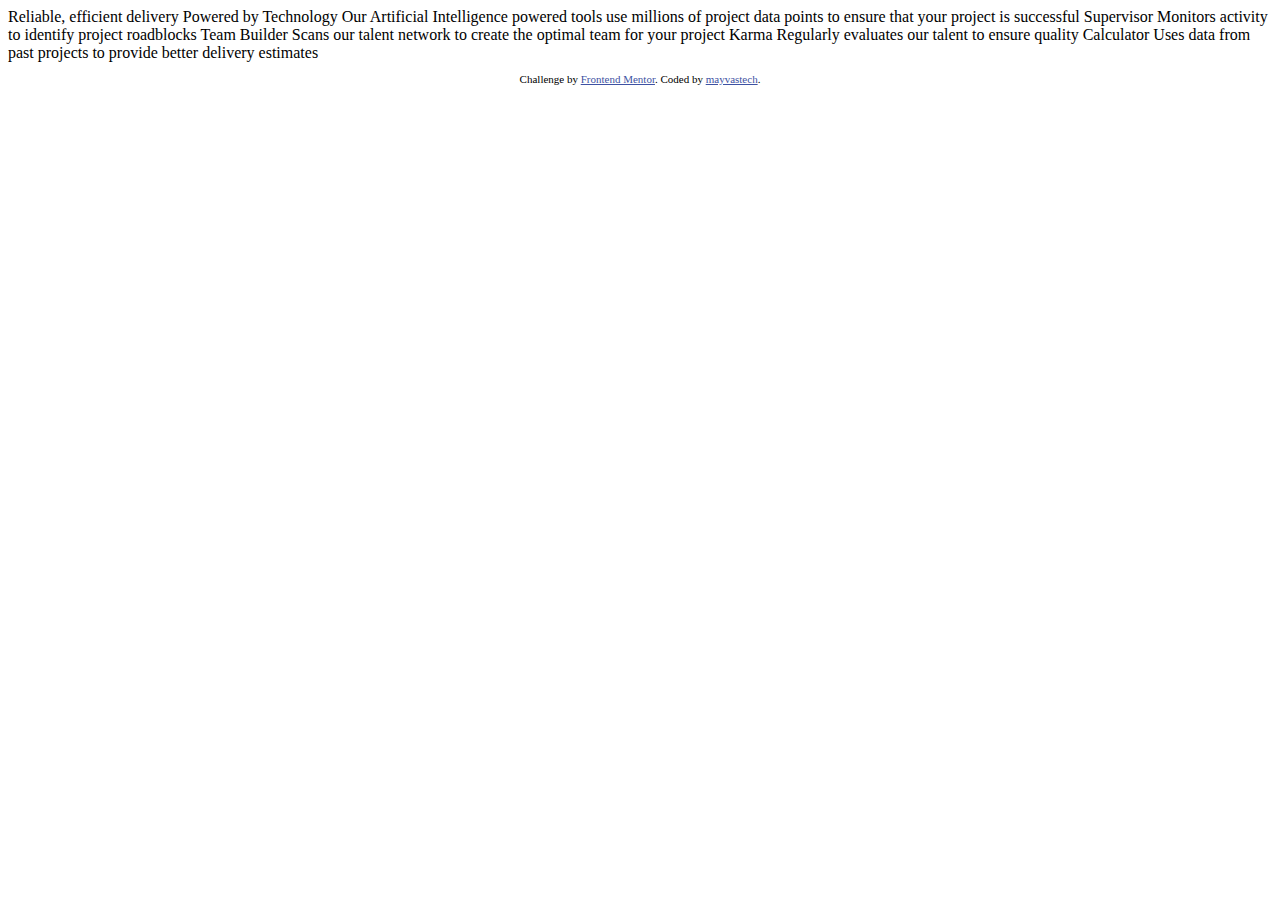
==== index.html @ 59a0a8df "files added" ====
<!DOCTYPE html>
<html lang="en">
<head>
  <meta charset="UTF-8">
  <meta name="viewport" content="width=device-width, initial-scale=1.0"> <!-- displays site properly based on user's device -->

  <link rel="icon" type="image/png" sizes="32x32" href="./images/favicon-32x32.png">
  
  <title>Frontend Mentor | Four card feature section</title>

  <!-- Feel free to remove these styles or customise in your own stylesheet 👍 -->
  <style>
    .attribution { font-size: 11px; text-align: center; }
    .attribution a { color: hsl(228, 45%, 44%); }
  </style>
</head>
<body>
  
  Reliable, efficient delivery
  Powered by Technology

  Our Artificial Intelligence powered tools use millions of project data points 
  to ensure that your project is successful

  Supervisor
  Monitors activity to identify project roadblocks

  Team Builder
  Scans our talent network to create the optimal team for your project

  Karma
  Regularly evaluates our talent to ensure quality

  Calculator
  Uses data from past projects to provide better delivery estimates

  
  <footer>
    <p class="attribution">
      Challenge by <a href="https://www.frontendmentor.io?ref=challenge" target="_blank">Frontend Mentor</a>. 
      Coded by <a href="#">mayvastech</a>.
    </p>
  </footer>
</body>
</html>
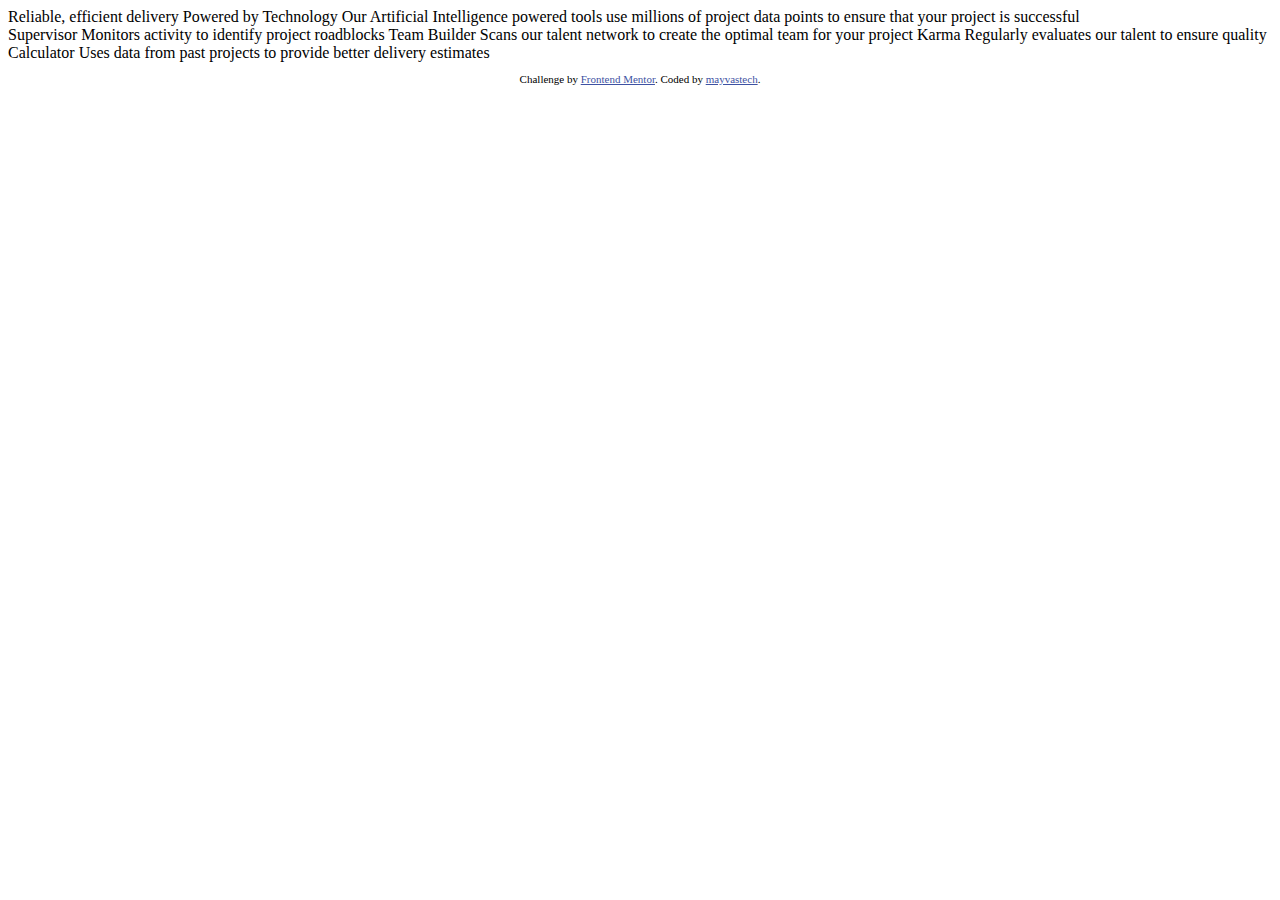
==== commit b646351d: "Update index.html" ====
--- a/index.html
+++ b/index.html
@@ -2,25 +2,33 @@
 <html lang="en">
 <head>
   <meta charset="UTF-8">
-  <meta name="viewport" content="width=device-width, initial-scale=1.0"> <!-- displays site properly based on user's device -->
+  <meta name="viewport" content="width=device-width, initial-scale=1.0">
 
   <link rel="icon" type="image/png" sizes="32x32" href="./images/favicon-32x32.png">
   
   <title>Frontend Mentor | Four card feature section</title>
 
-  <!-- Feel free to remove these styles or customise in your own stylesheet 👍 -->
-  <style>
+
+  <style type="text/css">
     .attribution { font-size: 11px; text-align: center; }
     .attribution a { color: hsl(228, 45%, 44%); }
+
+
   </style>
+
 </head>
+
+
+
 <body>
-  
-  Reliable, efficient delivery
-  Powered by Technology
+  <main>
+      <header>
+      Reliable, efficient delivery
+      Powered by Technology
 
-  Our Artificial Intelligence powered tools use millions of project data points 
-  to ensure that your project is successful
+      Our Artificial Intelligence powered tools use millions of project data points 
+      to ensure that your project is successful
+      </header>
 
   Supervisor
   Monitors activity to identify project roadblocks
@@ -41,5 +49,7 @@
       Coded by <a href="#">mayvastech</a>.
     </p>
   </footer>
+  </main>
+
 </body>
 </html>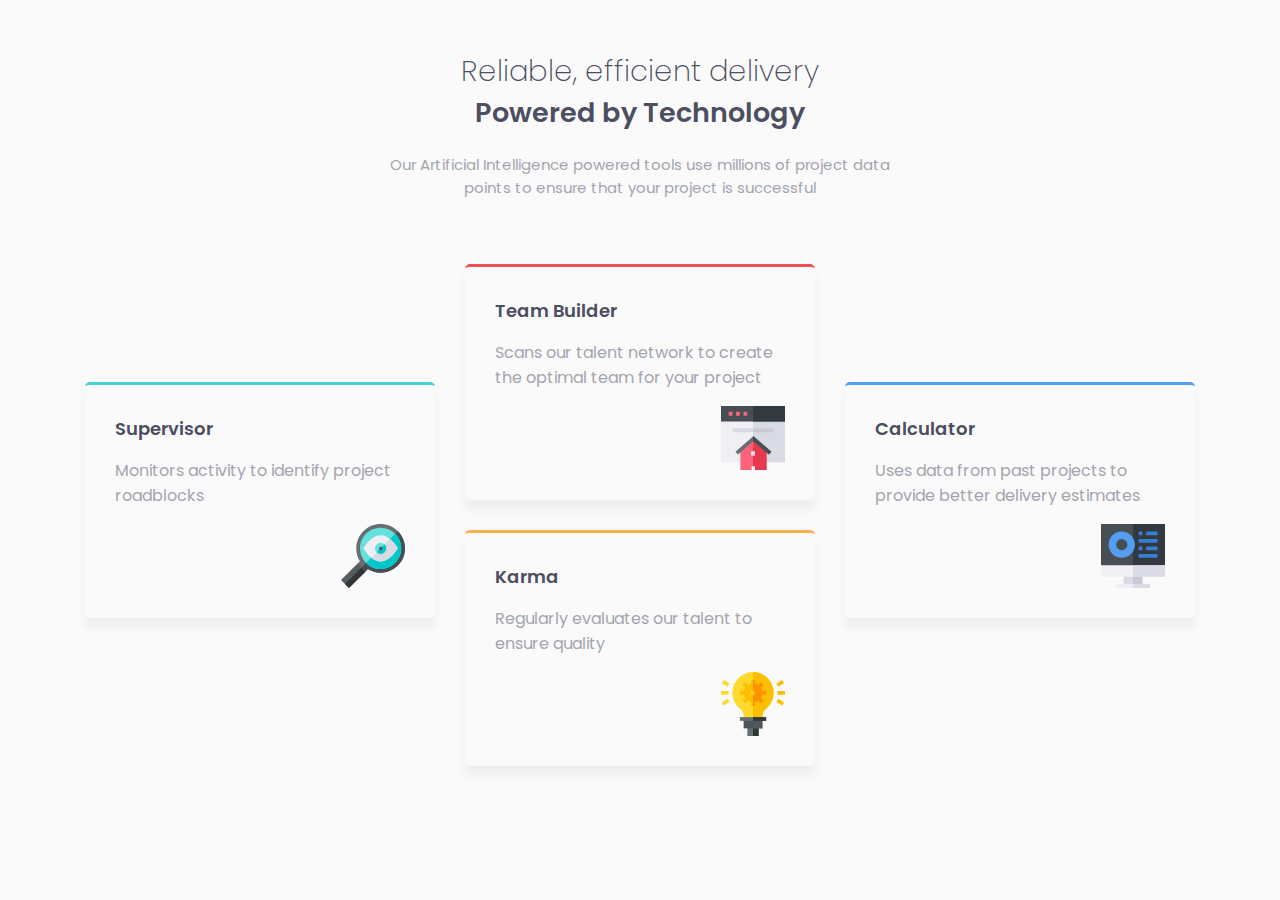
==== commit 22481126: "Rename four-card.html to index.html" ====
--- a/index.html
+++ b/index.html
@@ -5,14 +5,104 @@
   <meta name="viewport" content="width=device-width, initial-scale=1.0">
 
   <link rel="icon" type="image/png" sizes="32x32" href="./images/favicon-32x32.png">
+
+  <link href="https://fonts.googleapis.com/css2?family=Poppins:wght@200;400;600&display=swap" rel="stylesheet">
   
   <title>Frontend Mentor | Four card feature section</title>
 
 
   <style type="text/css">
-    .attribution { font-size: 11px; text-align: center; }
-    .attribution a { color: hsl(228, 45%, 44%); }
 
+    * {
+      box-sizing: border-box;
+    }
+
+
+    body {
+      font-family: 'Poppins', sans-serif;
+      background-color: hsl(0, 0%, 98%);
+    }
+
+    header {
+      margin: 50px auto;
+      max-width: 500px;
+      text-align: center;
+    }
+
+    h1 {
+      font-weight: 200;
+      font-size: 29px;
+      color: hsl(234, 12%, 34%);
+      margin-bottom: 0;
+    }
+
+    h2 {
+      color: hsl(234, 12%, 34%);
+      padding: 0;
+      margin: 0;
+      font-weight: 600;
+      font-size: 27px;
+    }
+
+    h3 {
+      margin: 20px auto;
+      font-weight: 400;
+      font-size: 15px;
+      color: hsl(229, 6%, 66%);
+    } 
+
+    p {
+      color: hsl(229, 6%, 66%);
+    }
+
+    .container {
+      display: flex;
+      flex-wrap: wrap;
+      max-width: 1320px;
+      margin: 0 auto;
+      justify-content: center;
+    }
+
+    .box {
+      padding: 30px;
+      border-radius: 5px;
+      width: 350px;
+      margin: 15px;
+      box-shadow: 0 10px 10px rgba(0, 0, 0, 0.05);
+    }
+
+    .box h2 {
+      font-size: 18px;
+    }
+
+    .box img {
+      display: block;
+      margin-left: auto;
+    }
+
+    #left-box {
+      border-top: 3px solid hsl(180, 62%, 55%);
+    }
+
+    #middle-top {
+      border-top: 3px solid hsl(0, 78%, 62%);
+    }
+
+    #middle-bottom {
+      border-top: 3px solid hsl(34, 97%, 64%);
+    }
+
+    #right-box {
+      border-top: 3px solid hsl(212, 86%, 64%);
+    }
+
+    .box-drop {
+      transform: translateY(50%);
+    }
+
+    @media (max-width: 775px) {
+      .box-drop {transform: translateY(0);}
+    }
 
   </style>
 
@@ -23,33 +113,43 @@
 <body>
   <main>
       <header>
-      Reliable, efficient delivery
-      Powered by Technology
+        <h1>Reliable, efficient delivery</h1>
+        <h2 id="2nd-heading">Powered by Technology</h2>
 
-      Our Artificial Intelligence powered tools use millions of project data points 
-      to ensure that your project is successful
+        <h3 id="top-subheading">Our Artificial Intelligence powered tools use millions of project data points 
+        to ensure that your project is successful</h3>
       </header>
 
-  Supervisor
-  Monitors activity to identify project roadblocks
+      
+      <div class="container">
+        <section id="left-box" class="box box-drop">
+          <h2>Supervisor</h2>
+          <p>Monitors activity to identify project roadblocks</p>
+          <img src="images/icon-supervisor.svg" alt="supervisor">
+        </section>
 
-  Team Builder
-  Scans our talent network to create the optimal team for your project
+        <section id="middle-top" class="box">
+          <h2>Team Builder</h2>
+          <p>Scans our talent network to create the optimal team for your project</p>
+          <img src="images/icon-team-builder.svg" alt="teambuilder">
+        </section>
+        
+        <section id="right-box" class="box box-drop">
+          <h2>Calculator</h2>
+          <p>Uses data from past projects to provide better delivery estimates</p>
+          <img src="images/icon-calculator.svg" alt="Calculator">
+        </section>
 
-  Karma
-  Regularly evaluates our talent to ensure quality
+        <section id="middle-bottom" class="box">
+          <h2>Karma</h2>
+         <p>Regularly evaluates our talent to ensure quality</p>
+          <img src="images/icon-karma.svg" alt="Karma">
+        </section>
 
-  Calculator
-  Uses data from past projects to provide better delivery estimates
+    </div>
+  
 
-  
-  <footer>
-    <p class="attribution">
-      Challenge by <a href="https://www.frontendmentor.io?ref=challenge" target="_blank">Frontend Mentor</a>. 
-      Coded by <a href="#">mayvastech</a>.
-    </p>
-  </footer>
   </main>
 
 </body>
-</html>+</html>
